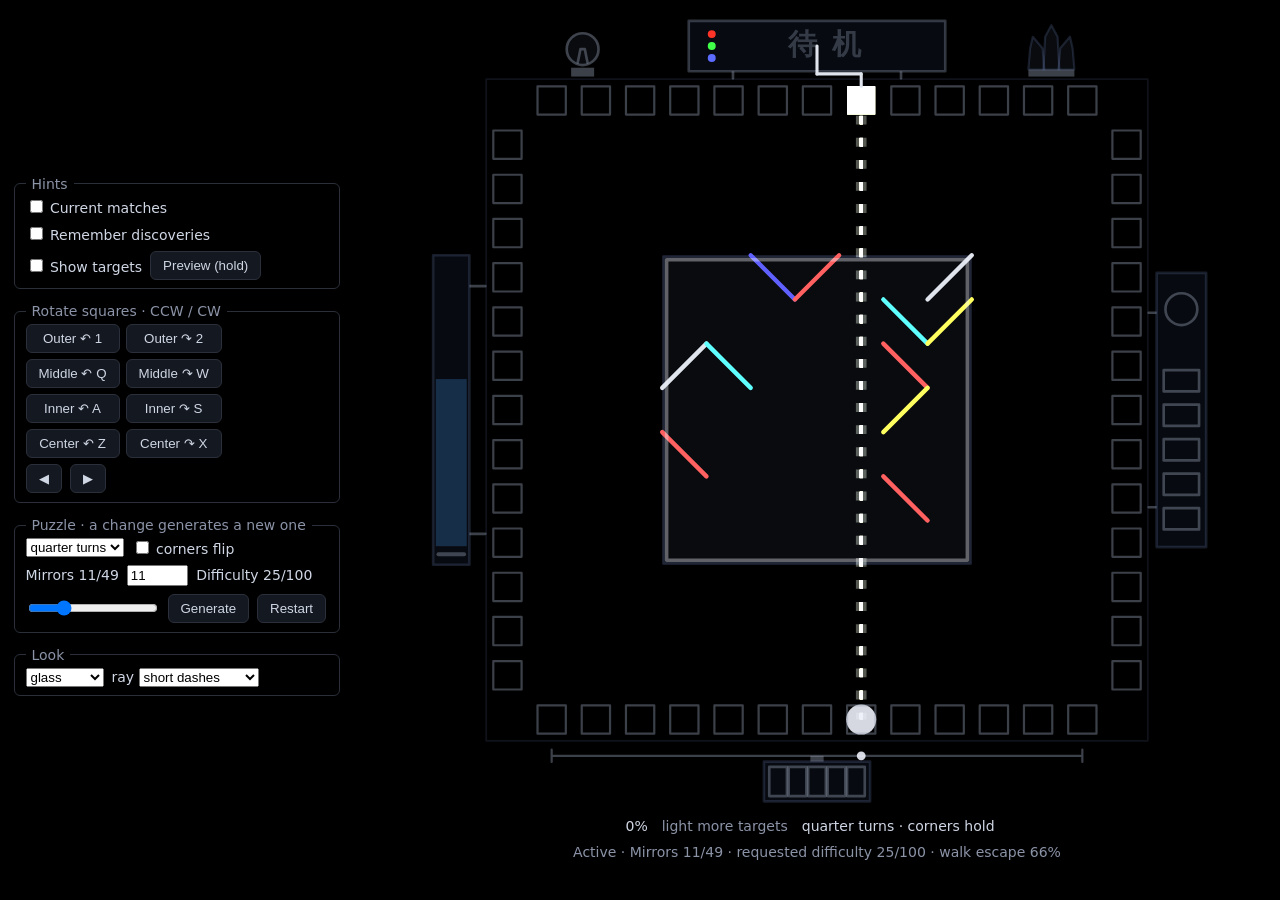
==== index.html @ 1e92f0c4 "" ====
<!DOCTYPE html>
<!-- owns: canvas root, controls and classic-script load order
     edit for: markup, control bounds, labels and script ordering -->
<html lang="en">
<head>
<meta charset="utf-8">
<meta name="viewport" content="width=device-width, initial-scale=1">
<title>Light Square</title>
<style>
	body { background: #000; color: #cfd6e4; font: 14px system-ui, sans-serif; margin: 0; padding: 12px; display: flex; justify-content: center; }
	#layout { display: flex; flex-direction: column; align-items: center; gap: 10px; width: 100%; }
	#stage { display: flex; flex-direction: column; align-items: center; gap: 10px; width: 100%; min-width: 0; }
	#side { display: flex; flex-wrap: wrap; gap: 14px; justify-content: center; align-items: flex-start; }
	/* square kept by width-driven sizing; height caps keep readouts on screen */
	#canv { width: min(100%, calc(100dvh - 120px)); aspect-ratio: 1; touch-action: none; }
	#readout span { margin-right: 14px; }
	#readout-generation { color: #8b93a7; text-align: center; max-width: 760px; }
	input[type=number] { width: 4em; }
	#readout-msg { color: #8b93a7; }
	fieldset { border: 1px solid #2a2f3a; border-radius: 6px; display: flex; flex-wrap: wrap; gap: 8px; align-items: center; }
	#rotation-controls { display: grid; grid-template-columns: repeat(2, auto); gap: 6px; }
	.rotate-stack { display: flex; flex-direction: column; gap: 6px; align-items: flex-start; }
	.laser-row { display: flex; gap: 8px; }
	legend { color: #8b93a7; padding: 0 6px; }
	button { background: #141821; color: #cfd6e4; border: 1px solid #2a2f3a; border-radius: 6px; padding: 6px 12px; }
	button:active { background: #232a38; }
	input[type=range] { width: 130px; }
	/* wide landscape: control groups left, canvas fills the rest; narrow stays vertical with the canvas on top */
	@media (orientation: landscape) and (min-width: 760px) and (min-height: 480px) {
		#layout { flex-direction: row; gap: 24px; }
		#stage { flex: 1; }
		#side { order: -1; flex-direction: column; flex-wrap: nowrap; align-items: stretch; width: 330px; }
		#side fieldset { justify-content: flex-start; }
		#canv { width: min(100%, calc(100dvh - 104px)); }
	}
</style>
</head>
<body>
<div id="layout">
<div id="stage">
<canvas id="canv"></canvas>
<div id="readout" aria-live="polite"><span id="readout-pct">0%</span><span id="readout-msg"></span><span id="readout-rules"></span></div>
<div id="readout-generation" aria-live="polite" title="Walk escape is a fixed random-walk probe, not a human skill rating."></div>
</div>
<div id="side">
<fieldset><legend>Hints</legend>
<label><input type="checkbox" id="hint-current"> Current matches</label>
<label><input type="checkbox" id="hint-discoveries"> Remember discoveries</label>
<label><input type="checkbox" id="hint-targets"> Show targets</label>
<button id="btn-preview">Preview (hold)</button>
</fieldset>
<fieldset><legend>Rotate squares · CCW / CW</legend>
<div class="rotate-stack">
<div id="rotation-controls">
<button id="btn-ccw-0" aria-label="Outer square counterclockwise, shortcut 1">Outer ↶ 1</button>
<button id="btn-cw-0" aria-label="Outer square clockwise, shortcut 2">Outer ↷ 2</button>
<button id="btn-ccw-1" aria-label="Middle square counterclockwise, shortcut Q">Middle ↶ Q</button>
<button id="btn-cw-1" aria-label="Middle square clockwise, shortcut W">Middle ↷ W</button>
<button id="btn-ccw-2" aria-label="Inner square counterclockwise, shortcut A">Inner ↶ A</button>
<button id="btn-cw-2" aria-label="Inner square clockwise, shortcut S">Inner ↷ S</button>
<button id="btn-ccw-3" aria-label="Flip center, shortcut Z">Center ↶ Z</button>
<button id="btn-cw-3" aria-label="Flip center, shortcut X">Center ↷ X</button>
</div>
<div class="laser-row">
<button id="btn-left">&#9664;</button>
<button id="btn-right">&#9654;</button>
</div>
</div>
</fieldset>
<fieldset><legend>Puzzle · a change generates a new one</legend>
<select id="rule-mode"><option value="0">quarter turns</option><option value="1">single slots</option></select>
<label><input type="checkbox" id="rule-corner"> corners flip</label>
<label for="mirror-count" id="mirror-count-label">Mirrors 11/49</label>
<input type="number" id="mirror-count" min="1" max="49" step="1" value="11" title="Fewer mirrors reduce visual clutter. Difficulty does not change their count.">
<label for="difficulty" id="difficulty-label">Difficulty 25/100</label>
<input type="range" id="difficulty" min="0" max="100" step="1" value="25" title="Seeks a harder fixed random-walk score, not a human skill rating.">
<button id="btn-generate">Generate</button>
<button id="btn-restart">Restart</button>
</fieldset>
<fieldset><legend>Look</legend>
<select id="skin" title="Render skin: glass or prototype."><option value="glass">glass</option><option value="prototype">prototype</option></select>
<label>ray <select id="ray" title="Thin beam core style; the soft glow stays as-is."><option value="lines">lines</option><option value="long">fast long dashes</option><option value="short" selected>short dashes</option></select></label>
</fieldset>
</div>
</div>
<script src="board.js"></script>
<script src="trace.js"></script>
<script src="contract.js"></script>
<script src="difficulty.js"></script>
<script src="hints.js"></script>
<script src="presets.js"></script>
<script src="generate.js"></script>
<script src="rim.js"></script>
<script src="render.js"></script>
<script src="renderAlt.js"></script>
<script src="skins.js"></script>
<script src="game.js"></script>
<script src="input.js"></script>
<script src="app.js"></script>
</body>
</html>
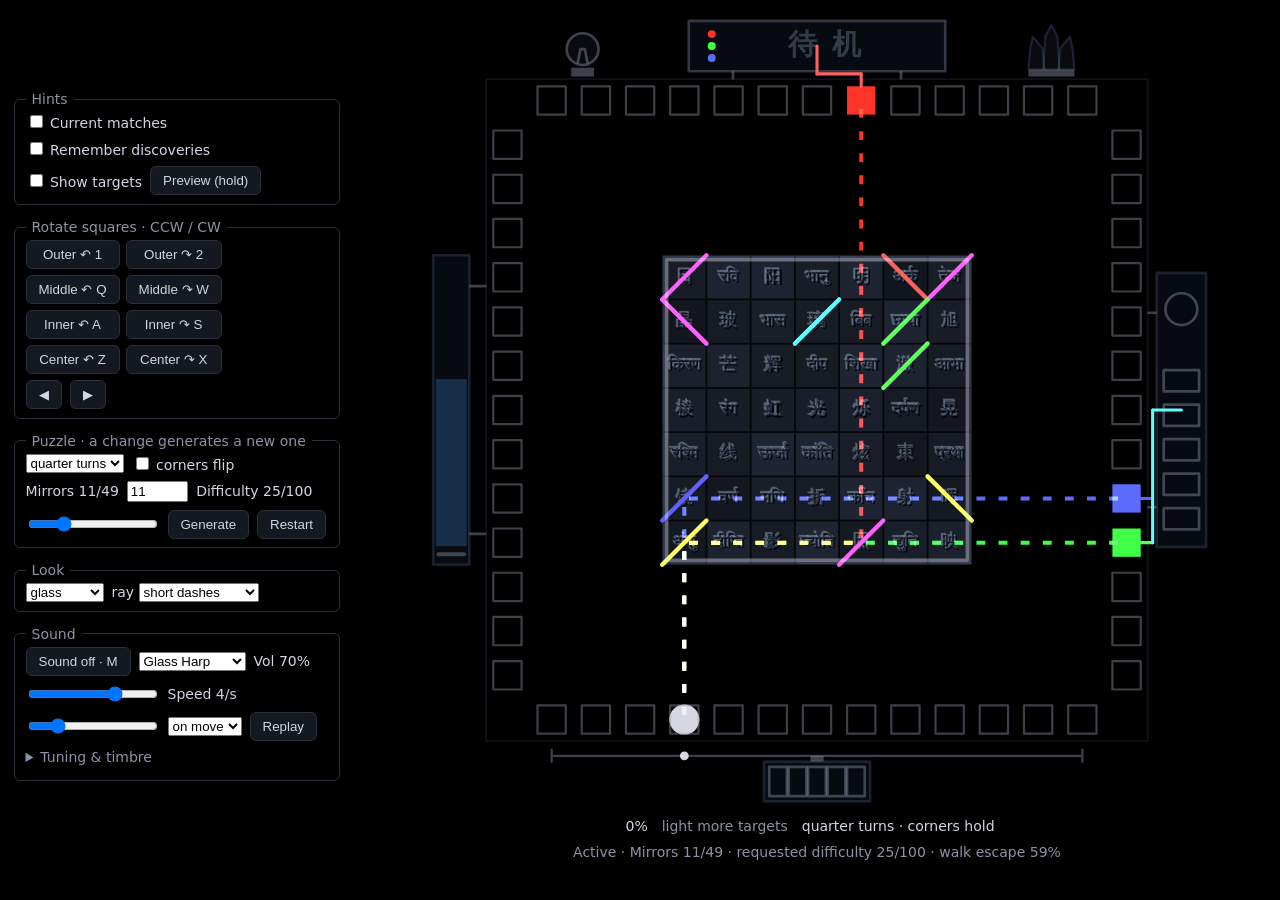
==== commit 6ba8911a: "0.7 · Sound: photon sonification" ====
--- a/index.html
+++ b/index.html
@@ -24,7 +24,12 @@
 	legend { color: #8b93a7; padding: 0 6px; }
 	button { background: #141821; color: #cfd6e4; border: 1px solid #2a2f3a; border-radius: 6px; padding: 6px 12px; }
 	button:active { background: #232a38; }
+	button[aria-pressed="true"] { background: #1c2c44; border-color: #4f77b8; color: #eef4ff; }
 	input[type=range] { width: 130px; }
+	#snd-more { width: 100%; color: #8b93a7; }
+	#snd-more summary { cursor: pointer; margin-bottom: 6px; }
+	.snd-grid, #snd-params { display: flex; flex-wrap: wrap; gap: 8px; align-items: center; margin-top: 6px; }
+	.snd-grid label, #snd-params label { display: flex; flex-wrap: wrap; gap: 4px; align-items: center; color: #cfd6e4; }
 	/* wide landscape: control groups left, canvas fills the rest; narrow stays vertical with the canvas on top */
 	@media (orientation: landscape) and (min-width: 760px) and (min-height: 480px) {
 		#layout { flex-direction: row; gap: 24px; }
@@ -81,6 +86,55 @@
 <select id="skin" title="Render skin: glass or prototype."><option value="glass">glass</option><option value="prototype">prototype</option></select>
 <label>ray <select id="ray" title="Thin beam core style; the soft glow stays as-is."><option value="lines">lines</option><option value="long">fast long dashes</option><option value="short" selected>short dashes</option></select></label>
 </fieldset>
+<fieldset><legend>Sound</legend>
+<button id="snd-on" aria-pressed="false" title="Enable or mute photon sonification (shortcut M).">Sound off · M</button>
+<select id="snd-variant" title="Synth voice for photon interactions.">
+<option value="glass">Glass Harp</option>
+<option value="prism">Prism Pad</option>
+<option value="comet">Comet</option>
+<option value="pulse">Pulse</option>
+<option value="grains">Crystal Grains</option>
+</select>
+<label for="snd-volume" id="snd-volume-label">Vol 70%</label>
+<input type="range" id="snd-volume" min="0" max="100" step="1" value="70" title="Master output volume.">
+<label for="snd-speed" id="snd-speed-label">Speed 4/s</label>
+<input type="range" id="snd-speed" min="1" max="16" step="0.5" value="4" title="Photon flight speed in cells per second.">
+<select id="snd-mode" title="When photon waves launch.">
+<option value="move">on move</option>
+<option value="loop">loop</option>
+<option value="bed">bed only</option>
+<option value="off">off</option>
+</select>
+<button id="snd-replay" title="Send a fresh audible photon wave for the current pose.">Replay</button>
+<details id="snd-more"><summary>Tuning &amp; timbre</summary>
+<div class="snd-grid">
+<label>scale <select id="snd-scale" title="Musical scale quantizing photon and receiver pitches.">
+<option value="majorPent">major pentatonic</option>
+<option value="minorPent">minor pentatonic</option>
+<option value="lydian">lydian</option>
+<option value="wholeTone">whole tone</option>
+<option value="hirajoshi">hirajoshi</option>
+</select></label>
+<label>root <select id="snd-root" title="Tonic root note.">
+<option value="C">C</option>
+<option value="D">D</option>
+<option value="Eb">Eb</option>
+<option value="F">F</option>
+<option value="G">G</option>
+<option value="A">A</option>
+<option value="Bb">Bb</option>
+</select></label>
+<label>pitch <select id="snd-pitch" title="Board position or turn/bounce path contour.">
+<option value="position">position</option>
+<option value="contour">contour</option>
+</select></label>
+<label title="Horizontal stereo pan spread.">width <input type="range" id="snd-width" min="0" max="100" step="1" value="85"></label>
+<label title="Reverb send and tail length.">reverb <input type="range" id="snd-reverb" min="0" max="100" step="1" value="45"></label>
+<label title="Sustained receiver chord bed level.">bed <input type="range" id="snd-bed" min="0" max="100" step="1" value="50"></label>
+</div>
+<div id="snd-params"></div>
+</details>
+</fieldset>
 </div>
 </div>
 <script src="board.js"></script>
@@ -94,6 +148,11 @@
 <script src="render.js"></script>
 <script src="renderAlt.js"></script>
 <script src="skins.js"></script>
+<script src="sonify.js"></script>
+<script src="patchesFlow.js"></script>
+<script src="patches.js"></script>
+<script src="audio.js"></script>
+<script src="soundpanel.js"></script>
 <script src="game.js"></script>
 <script src="input.js"></script>
 <script src="app.js"></script>
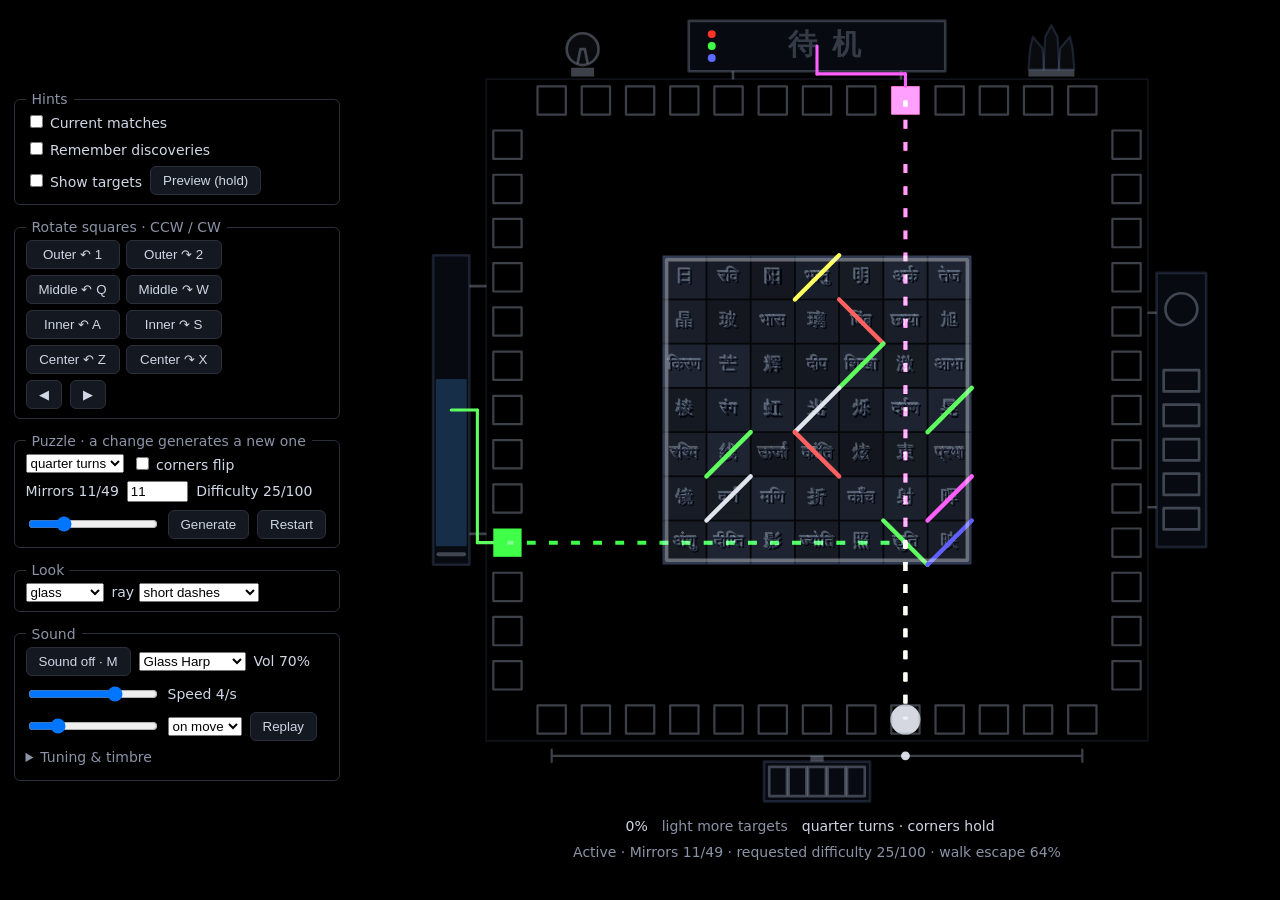
==== commit 3e69d2ce: "unfinished synth" ====
--- a/index.html
+++ b/index.html
@@ -94,6 +94,7 @@
 <option value="comet">Comet</option>
 <option value="pulse">Pulse</option>
 <option value="grains">Crystal Grains</option>
+<option value="spectrum">Spectral Field</option>
 </select>
 <label for="snd-volume" id="snd-volume-label">Vol 70%</label>
 <input type="range" id="snd-volume" min="0" max="100" step="1" value="70" title="Master output volume.">
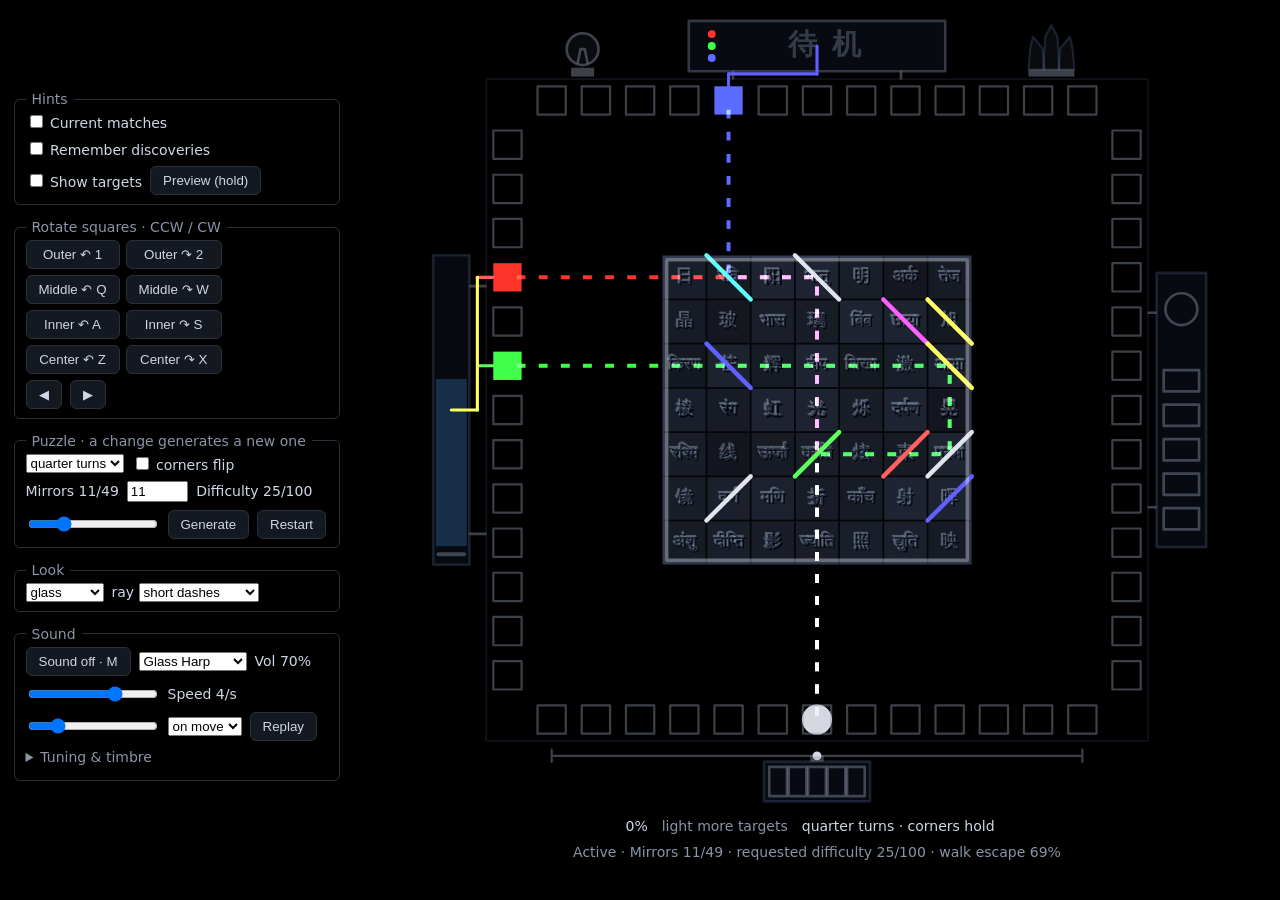
==== commit b1275dd6: "index: Spectrum Drift option and 20th script load order Co-authored-by: arena-agent <297053741+arena" ====
--- a/index.html
+++ b/index.html
@@ -94,7 +94,7 @@
 <option value="comet">Comet</option>
 <option value="pulse">Pulse</option>
 <option value="grains">Crystal Grains</option>
-<option value="spectrum">Spectral Field</option>
+<option value="spectrum">Spectrum Drift</option>
 </select>
 <label for="snd-volume" id="snd-volume-label">Vol 70%</label>
 <input type="range" id="snd-volume" min="0" max="100" step="1" value="70" title="Master output volume.">
@@ -151,6 +151,7 @@
 <script src="skins.js"></script>
 <script src="sonify.js"></script>
 <script src="patchesFlow.js"></script>
+<script src="patchesSpectrum.js"></script>
 <script src="patches.js"></script>
 <script src="audio.js"></script>
 <script src="soundpanel.js"></script>
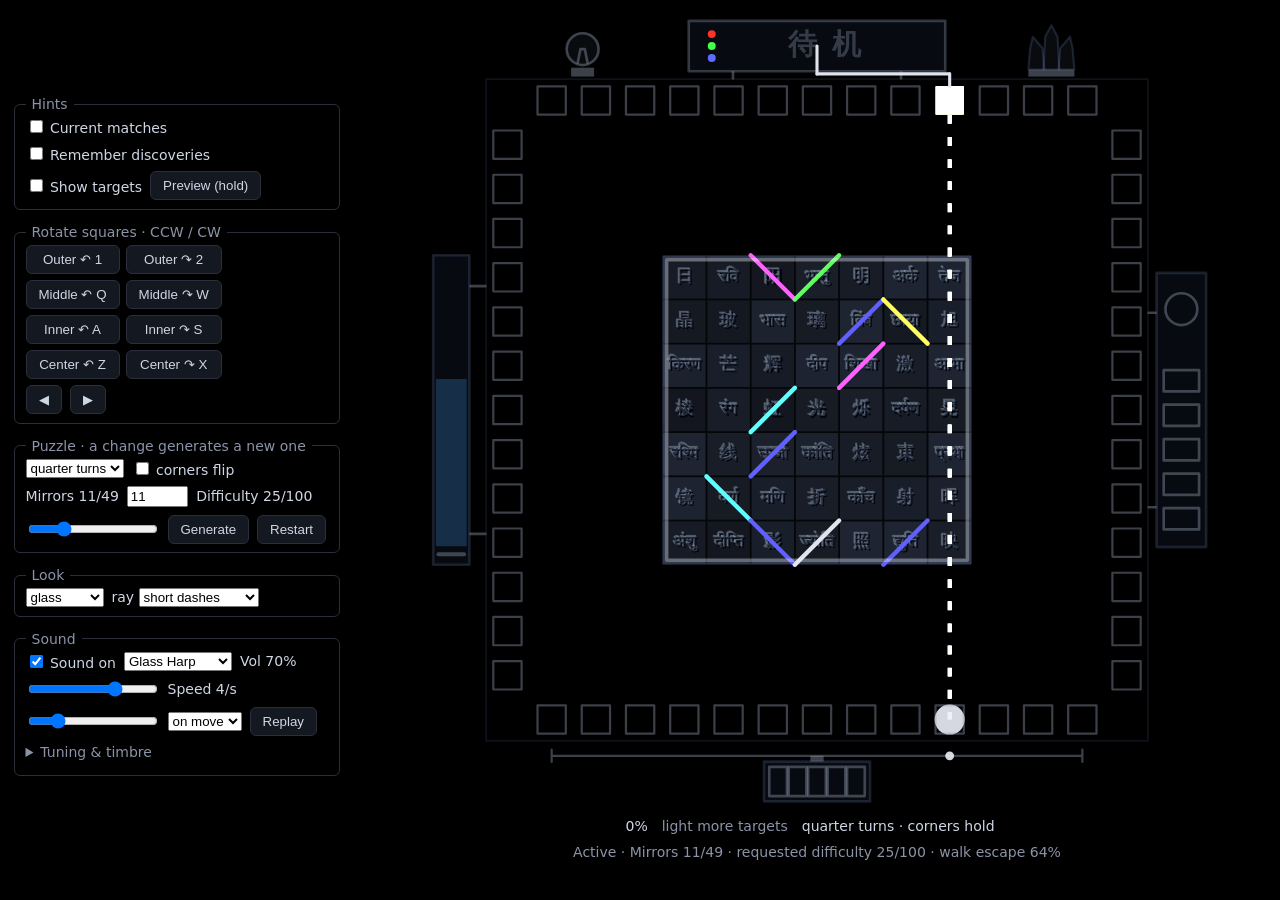
==== commit 5fc292c7: "" ====
--- a/index.html
+++ b/index.html
@@ -87,7 +87,7 @@
 <label>ray <select id="ray" title="Thin beam core style; the soft glow stays as-is."><option value="lines">lines</option><option value="long">fast long dashes</option><option value="short" selected>short dashes</option></select></label>
 </fieldset>
 <fieldset><legend>Sound</legend>
-<button id="snd-on" aria-pressed="false" title="Enable or mute photon sonification (shortcut M).">Sound off · M</button>
+<label id="snd-on-wrap" title="Enable or mute sound (shortcut M)."><input type="checkbox" id="snd-on" checked> Sound on</label>
 <select id="snd-variant" title="Synth voice for photon interactions.">
 <option value="glass">Glass Harp</option>
 <option value="prism">Prism Pad</option>
@@ -153,6 +153,7 @@
 <script src="patchesFlow.js"></script>
 <script src="patchesSpectrum.js"></script>
 <script src="patches.js"></script>
+<script src="soundfx.js"></script>
 <script src="audio.js"></script>
 <script src="soundpanel.js"></script>
 <script src="game.js"></script>
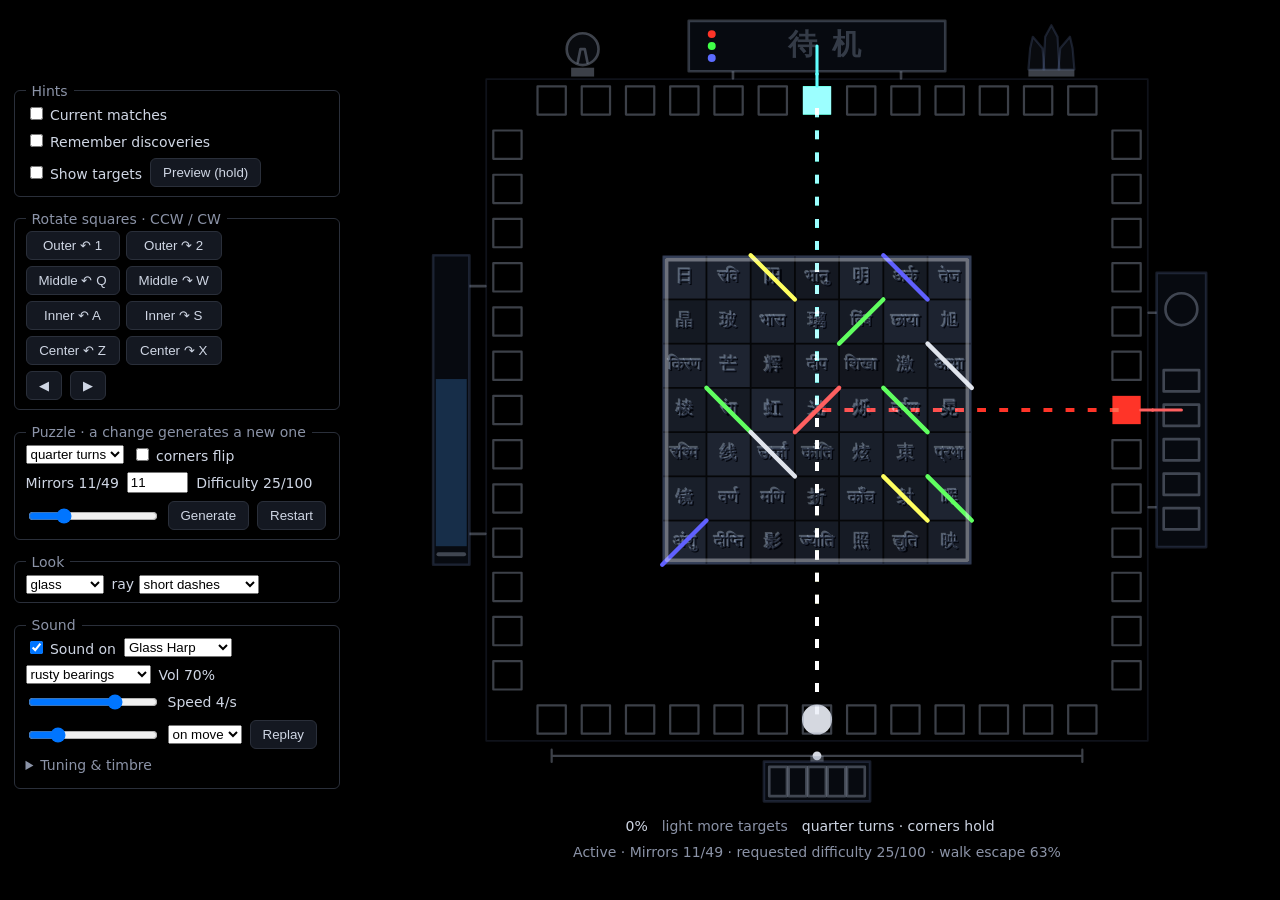
==== commit 3245eb58: "" ====
--- a/index.html
+++ b/index.html
@@ -96,6 +96,10 @@
 <option value="grains">Crystal Grains</option>
 <option value="spectrum">Spectrum Drift</option>
 </select>
+<select id="snd-move" title="Movement sound for square rotations and laser rail. Spectrum Drift auto-selects drum mechanism, other voices auto-select rusty bearings; a manual choice sticks until the voice changes.">
+<option value="drum">drum mechanism</option>
+<option value="bearing" selected>rusty bearings</option>
+</select>
 <label for="snd-volume" id="snd-volume-label">Vol 70%</label>
 <input type="range" id="snd-volume" min="0" max="100" step="1" value="70" title="Master output volume.">
 <label for="snd-speed" id="snd-speed-label">Speed 4/s</label>
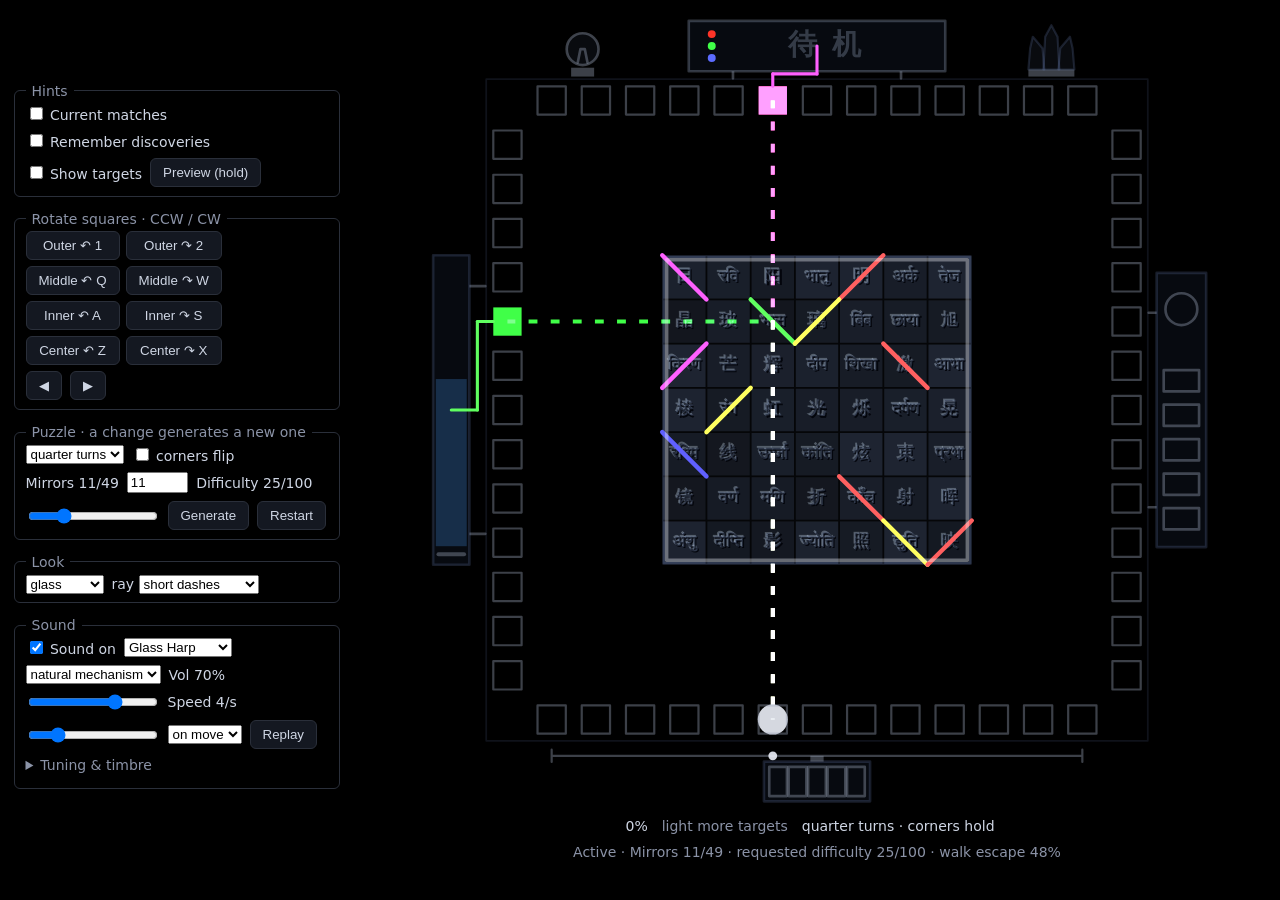
==== commit 100c1706: "movement sound" ====
--- a/index.html
+++ b/index.html
@@ -96,9 +96,10 @@
 <option value="grains">Crystal Grains</option>
 <option value="spectrum">Spectrum Drift</option>
 </select>
-<select id="snd-move" title="Movement sound for square rotations and laser rail. Spectrum Drift auto-selects drum mechanism, other voices auto-select rusty bearings; a manual choice sticks until the voice changes.">
+<select id="snd-move" title="Movement sound for square rotations and laser rail. Spectrum Drift auto-selects drum mechanism, other voices auto-select natural mechanism; a manual choice sticks until the voice changes.">
+<option value="natural" selected>natural mechanism</option>
 <option value="drum">drum mechanism</option>
-<option value="bearing" selected>rusty bearings</option>
+<option value="bearing">s2</option>
 </select>
 <label for="snd-volume" id="snd-volume-label">Vol 70%</label>
 <input type="range" id="snd-volume" min="0" max="100" step="1" value="70" title="Master output volume.">
@@ -157,6 +158,7 @@
 <script src="patchesFlow.js"></script>
 <script src="patchesSpectrum.js"></script>
 <script src="patches.js"></script>
+<script src="soundfxNatural.js"></script>
 <script src="soundfx.js"></script>
 <script src="audio.js"></script>
 <script src="soundpanel.js"></script>
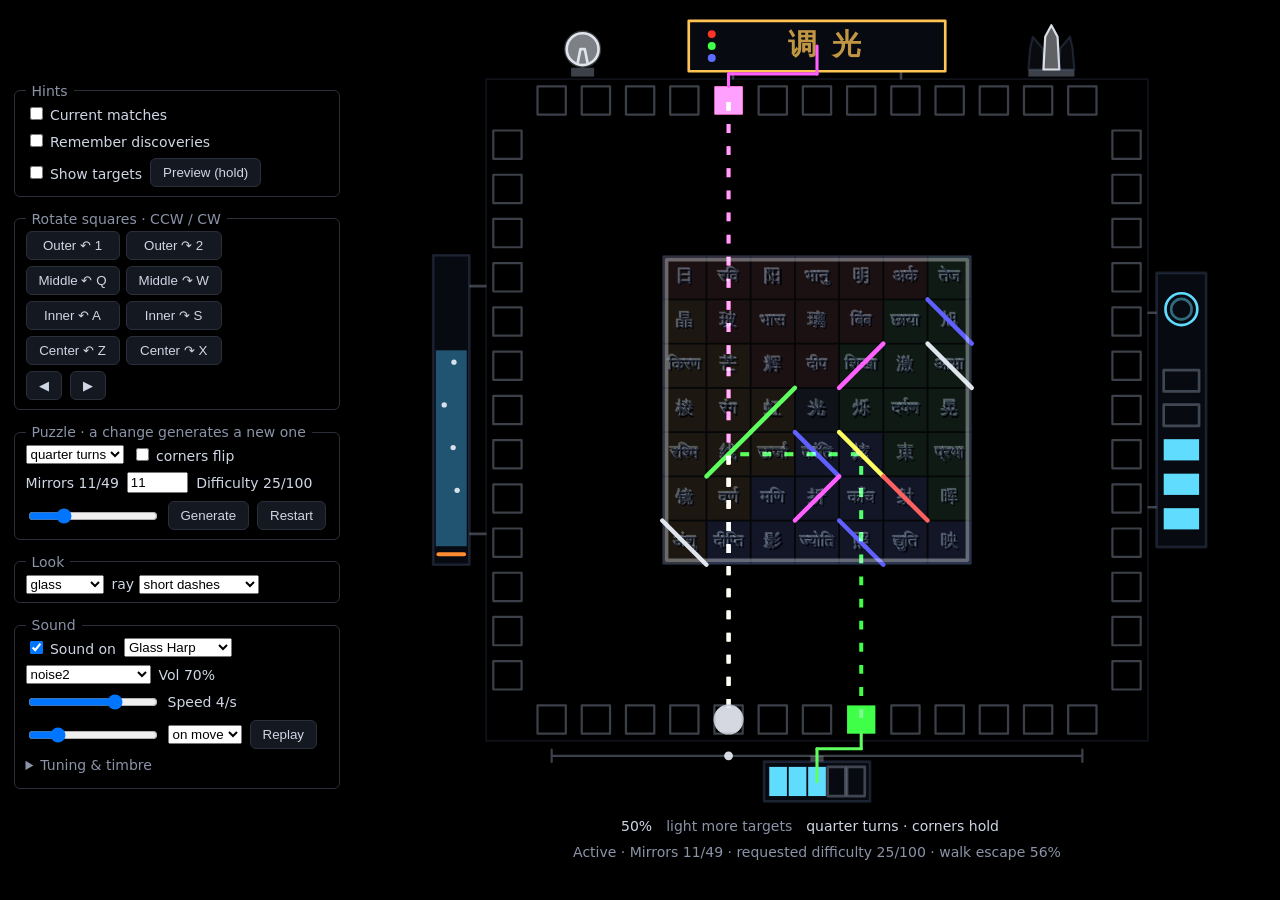
==== commit 281dbc09: "0.7.9 html: noise1 selected default, natural labeled noise2 Co-authored-by: arena-agent <297053741+a" ====
--- a/index.html
+++ b/index.html
@@ -96,8 +96,9 @@
 <option value="grains">Crystal Grains</option>
 <option value="spectrum">Spectrum Drift</option>
 </select>
-<select id="snd-move" title="Movement sound for square rotations and laser rail. Spectrum Drift auto-selects drum mechanism, other voices auto-select natural mechanism; a manual choice sticks until the voice changes.">
-<option value="natural" selected>natural mechanism</option>
+<select id="snd-move" title="Movement sound for square rotations and laser rail. Spectrum Drift auto-selects drum mechanism, other voices auto-select noise1; a manual choice sticks until the voice changes.">
+<option value="noise1" selected>noise1</option>
+<option value="natural">noise2</option>
 <option value="drum">drum mechanism</option>
 <option value="bearing">s2</option>
 </select>
